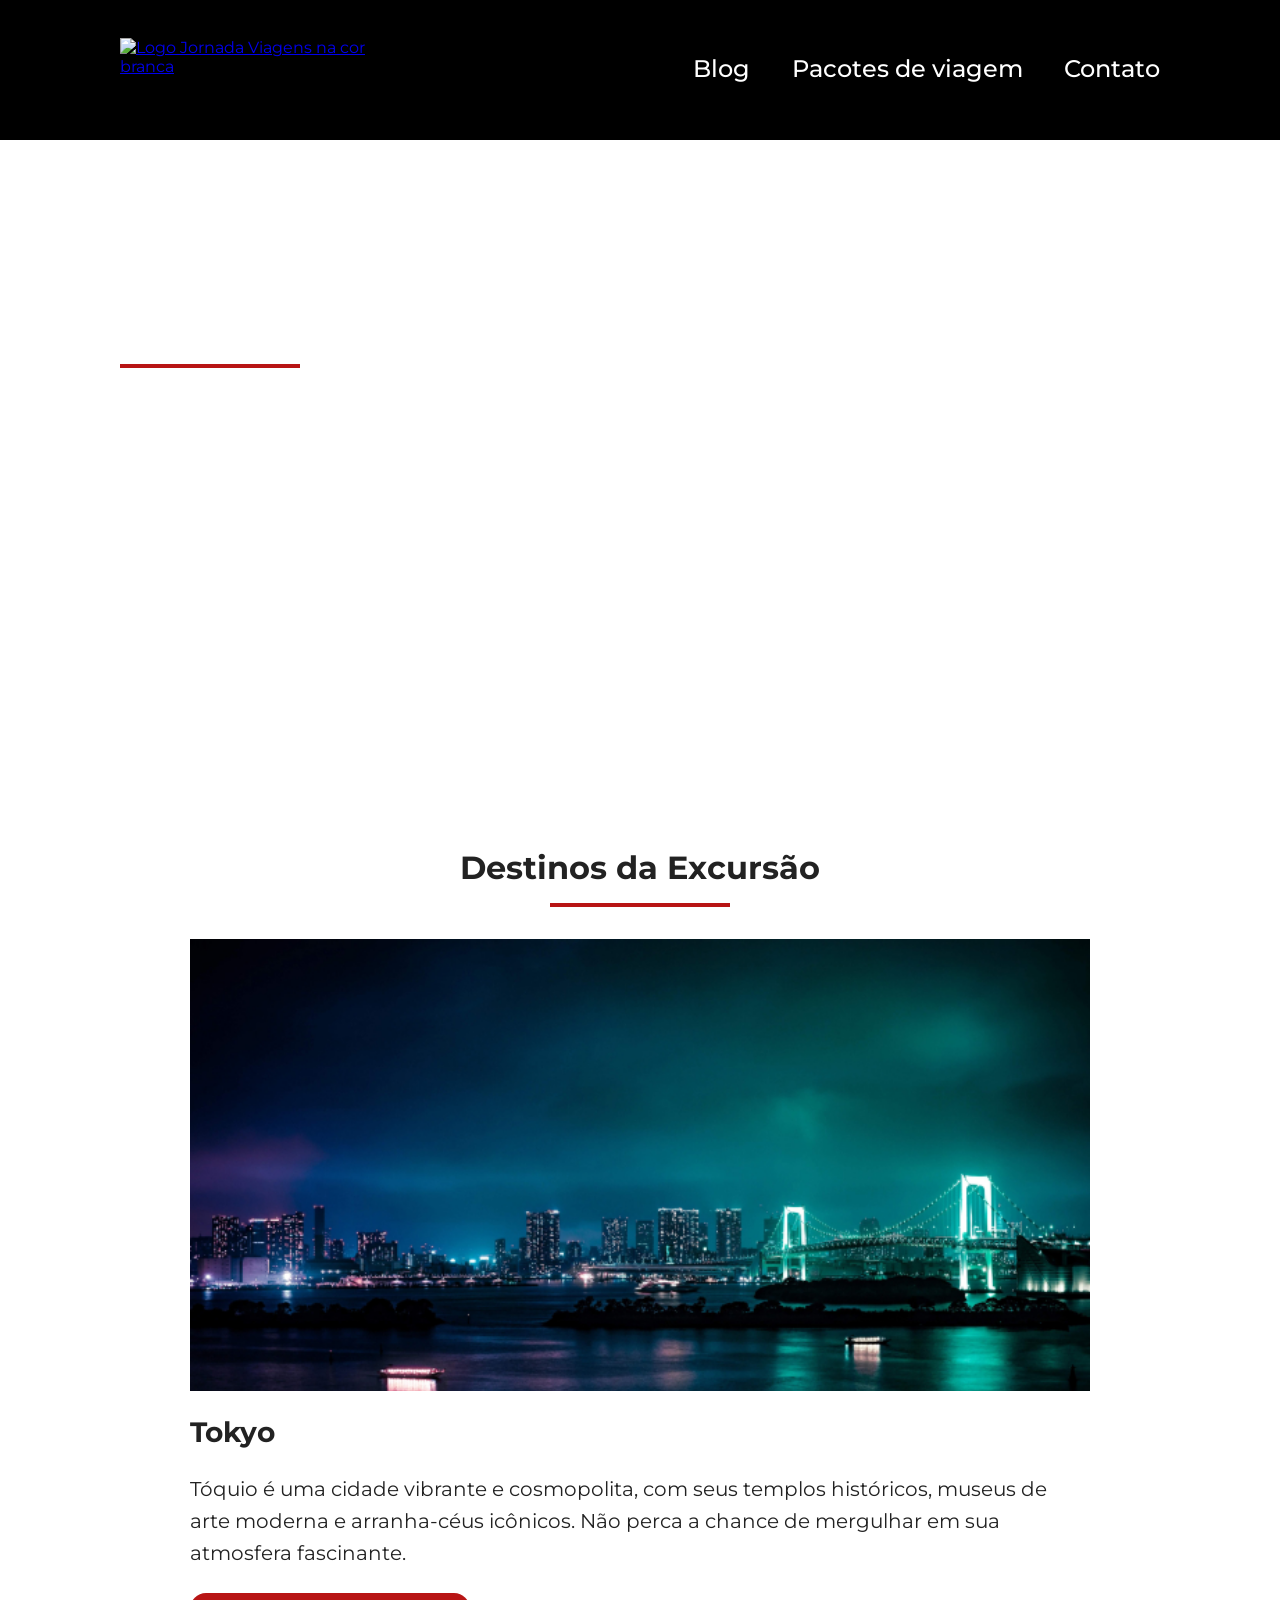
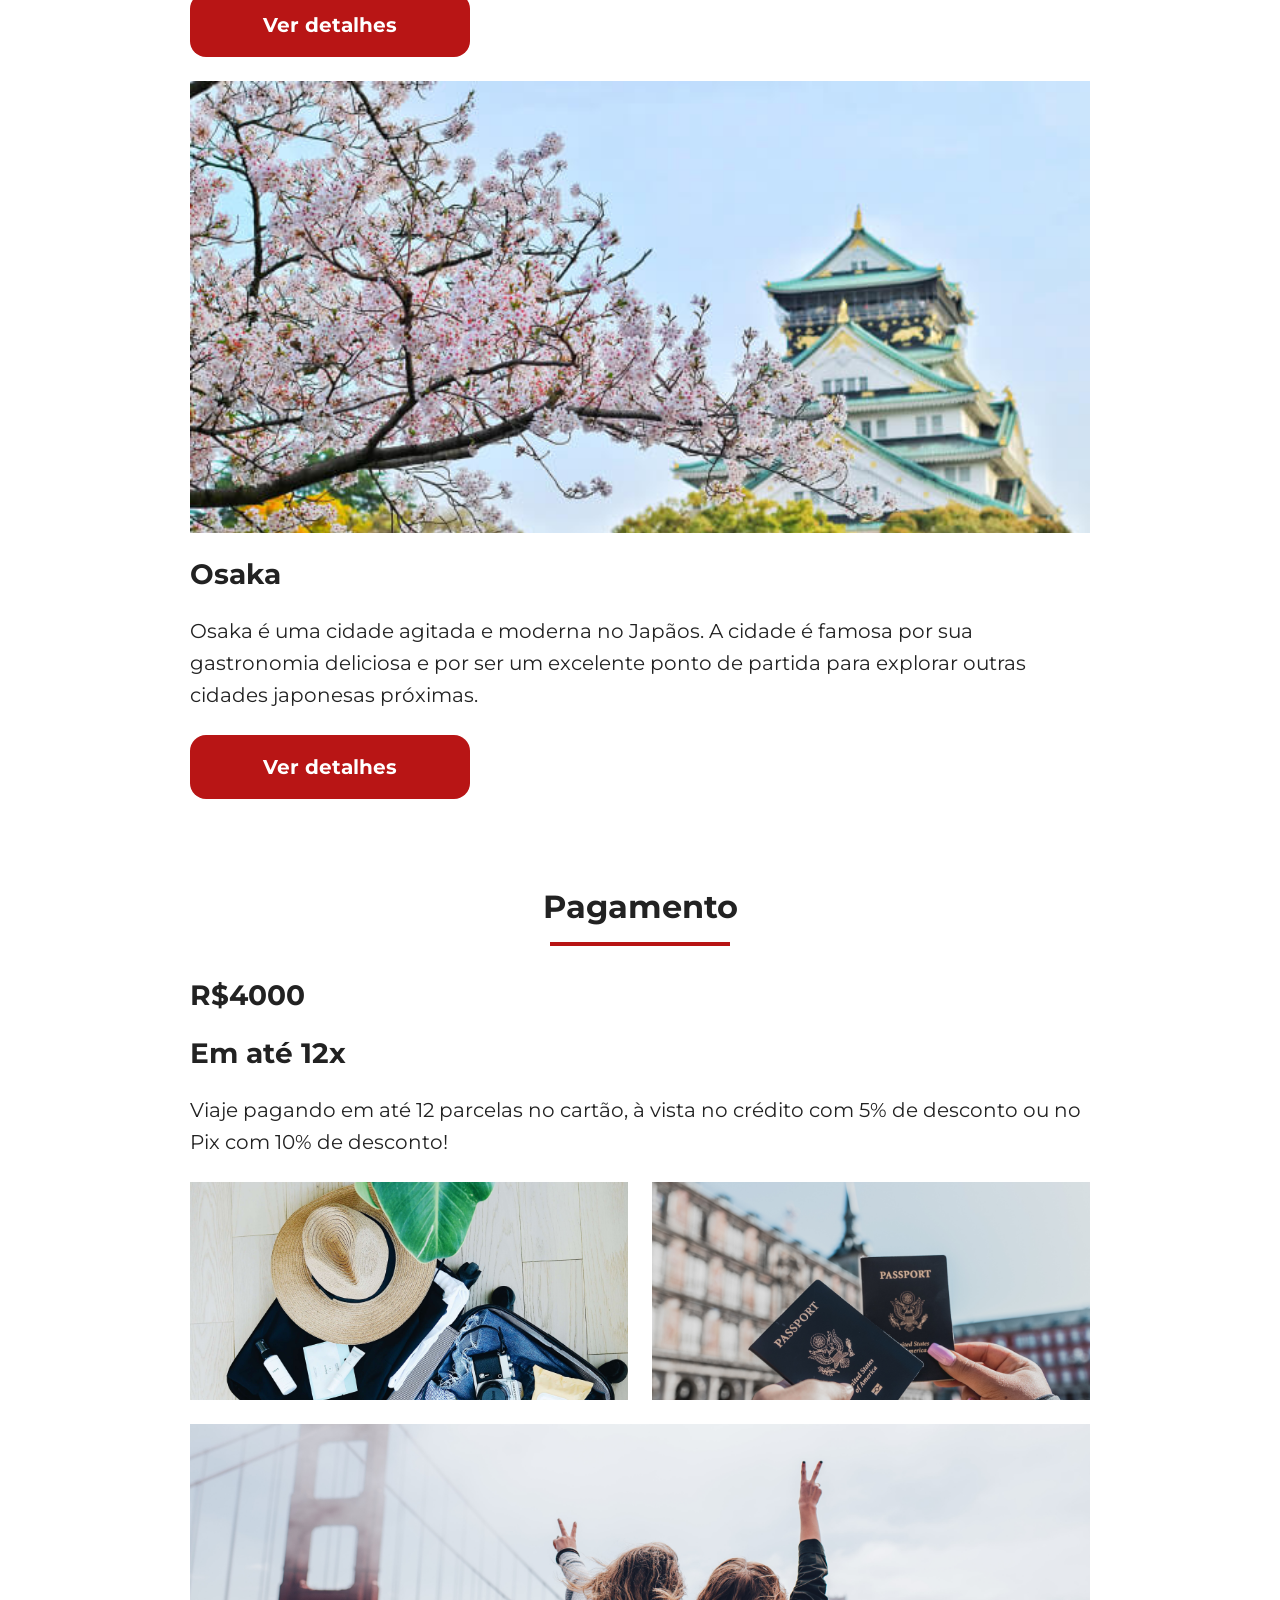
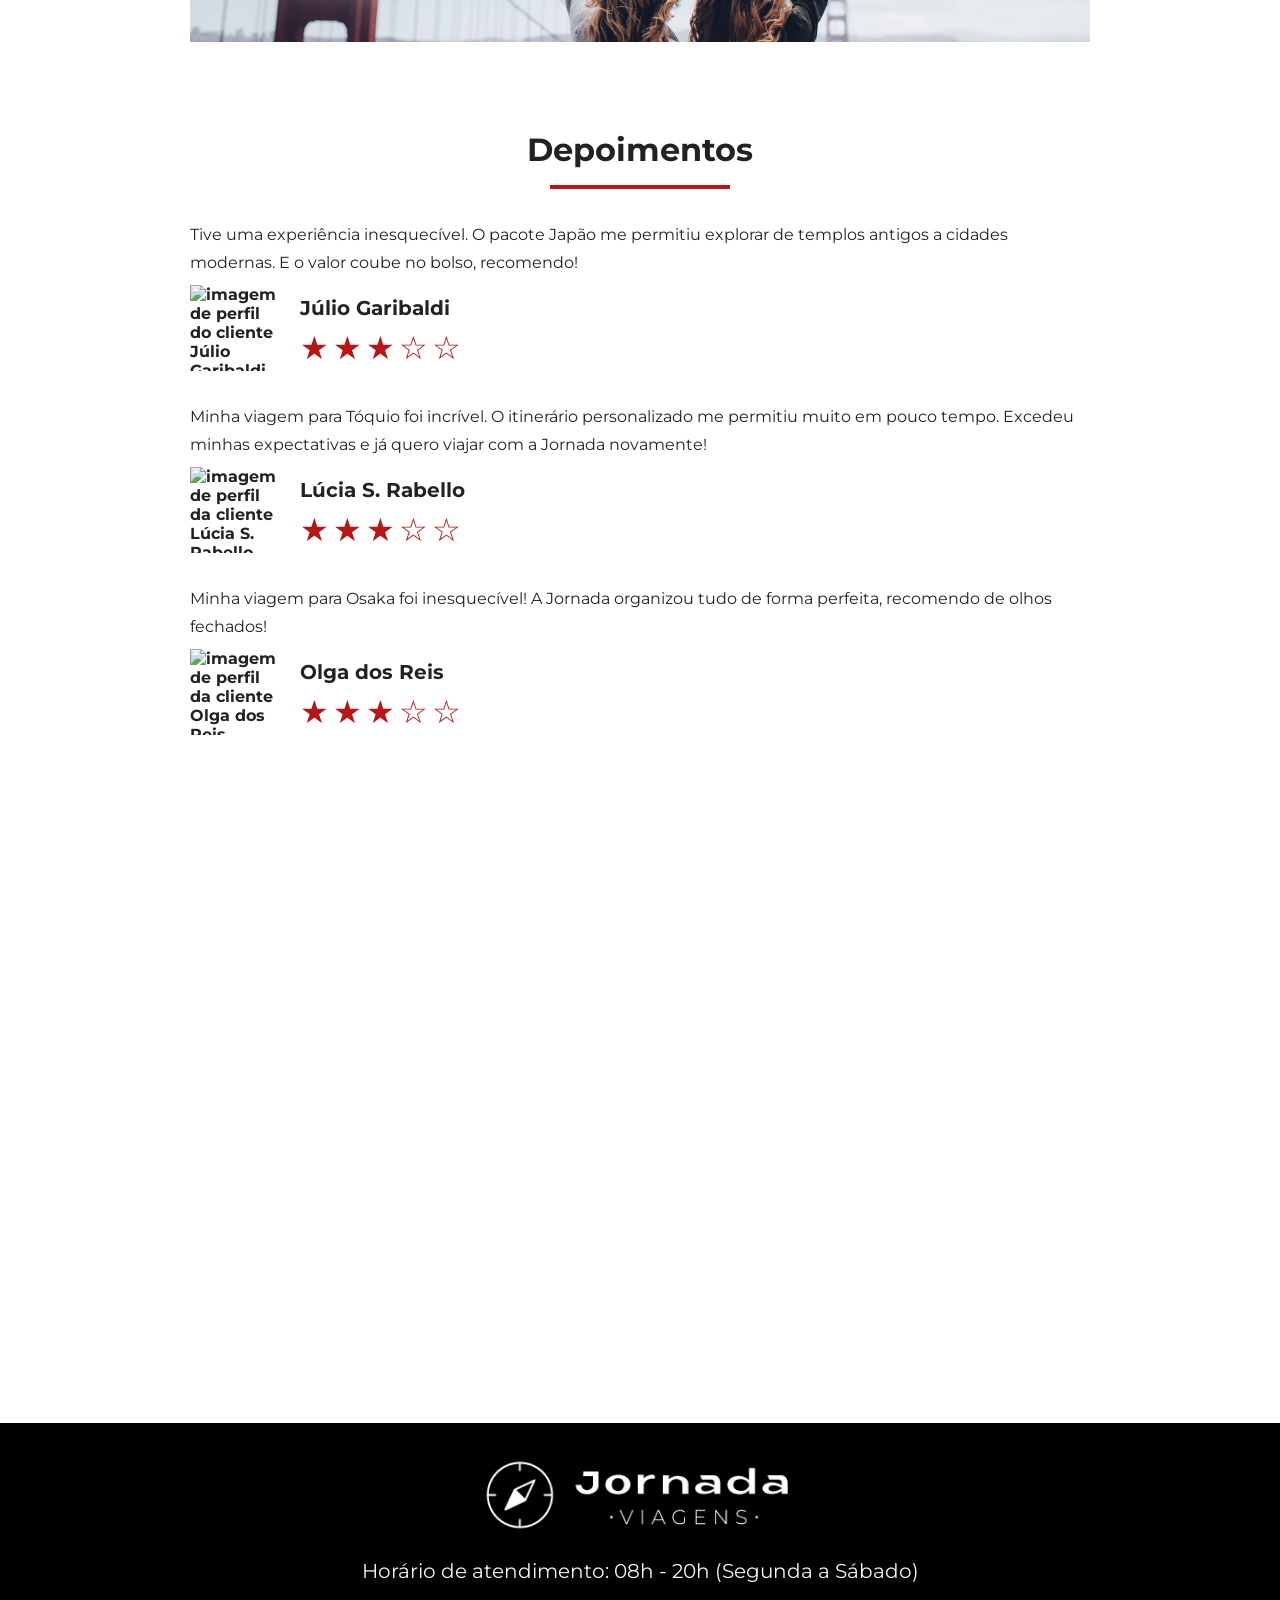
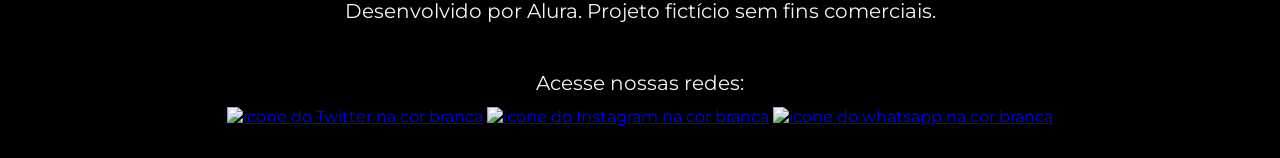
==== pacotes-de-viagens.html @ caf10cd5 "Adicionando pagina de pacote de viagens" ====
<!doctype html>
<html lang="pt-BR">
  <head>
    <meta charset="UTF-8" />
    <meta name="viewport" content="width=device-width, initial-scale=1.0" />
    <meta
      name="description"
      content="Jornada Viagens,uma agência apaixonada por criar viagens inesquecíveis"
    />

    <meta name="og:title" content="Jornada Viagens" />
    <meta
      name="og:description"
      content="Jornada Viagens,uma agência apaixonada por criar viagens inesquecíveis"
    />
    <meta
      name="og:image"
      content="https://helber-rodrigues.github.io/JornadaViagens/img/logo-footer.png"
    />
    <meta name="og:type" content="website" />
    <meta
      name="og:url"
      content="https://helber-rodrigues.github.io/JornadaViagens"
    />

    <link rel="icon" href="favico.svg" type="xml/svg" />
    <link rel="stylesheet" href="./css/style.css" />

    <title>Jornada Viagens</title>
  </head>
  <body>
    <header class="main-header">
      <a class="logo" href="index.html" title="voltar para a página inicial">
        <img
          class="img-mobile"
          src="img/bussola-jornada-branco.png"
          alt="Bussola do logo Jornada Viagens na cor branca"
        />
        <img
          class="img-desktop"
          src="img/bussola-texto-jornada-branco.png"
          alt="Logo Jornada Viagens na cor branca"
        />
      </a>
      <div class="navigation-menu">
        <label for="menu">
          <img src="img/menu.png" alt="menu" />
        </label>
        <input type="checkbox" id="menu" hidden />
        <nav>
          <ul class="list-links">
            <li>
              <a href="blog.html" target="_blank" title="Acessar Blog">Blog</a>
            </li>
            <li>
              <a
                class="active"
                href="pacotes-de-viagens.html"
                target="_blank"
                title="Acessar Pacotes de viagem"
                >Pacotes de viagem</a
              >
            </li>
            <li>
              <a href="contato.html" target="_blank" title="Acessar Contato"
                >Contato</a
              >
            </li>
          </ul>
        </nav>
      </div>
    </header>
    <section class="travel-packages hero">
      <div class="hero-img">
        <div class="hero-content">
          <h1>Conheça o Japão!</h1>
          <hr />
          <p>
            A Jornada possui o pacote perfeito para seu estilo e orçamento!
            Conheça as belas paisagens e a cultura milenar deste belo país!
          </p>
        </div>
      </div>
    </section>

    <section class="travel-packages destinations">
      <div class="section-title">
        <h2>Destinos da Excursão</h2>
        <hr />
      </div>
      <div class="destination-items">
        <article class="item tokyo">
          <header>
            <div class="img-item"></div>
            <h3 class="content-title">Tokyo</h3>
          </header>
          <p class="content-text">
            Tóquio é uma cidade vibrante e cosmopolita, com seus templos
            históricos, museus de arte moderna e arranha-céus icônicos. Não
            perca a chance de mergulhar em sua atmosfera fascinante.
          </p>
          <footer>
            <a
              href="#"
              class="button"
              target="_blank"
              title="Veja mais detalhes do destino Tokyo"
              >Ver detalhes</a
            >
          </footer>
        </article>
        <article class="item osaka">
          <header>
            <div class="img-item"></div>
            <h3 class="content-title">Osaka</h3>
          </header>
          <p class="content-text">
            Osaka é uma cidade agitada e moderna no Japãos. A cidade é famosa
            por sua gastronomia deliciosa e por ser um excelente ponto de
            partida para explorar outras cidades japonesas próximas.
          </p>
          <footer>
            <a
              href="#"
              class="button"
              target="_blank"
              title="Veja mais detalhes do destino Osaka"
              >Ver detalhes</a
            >
          </footer>
        </article>
      </div>
    </section>
    <section class="travel-packages payments">
      <div class="section-title">
        <h2>Pagamento</h2>
        <hr />
      </div>
      <div class="content-container">
        <div class="text-content">
          <h3 class="content-title">R$4000</h3>
          <h3 class="content-title">Em até 12x</h3>

          <p class="content-text">
            Viaje pagando em até 12 parcelas no cartão, à vista no crédito com
            5% de desconto ou no Pix com 10% de desconto!
          </p>
        </div>
        <div class="image-gallery">
          <div class="image first"></div>
          <div class="image second"></div>
          <div class="image thirdy colspan-2"></div>
        </div>
      </div>
    </section>
    <section class="testimonials">
      <div class="section-title">
        <h2>Depoimentos</h2>
        <hr />
      </div>
      <div class="testimonial-container">
        <article>
          <header>
            <p>
              Tive uma experiência inesquecível. O pacote Japão me permitiu
              explorar de templos antigos a cidades modernas. E o valor coube no
              bolso, recomendo!
            </p>
          </header>
          <footer>
            <img
              src="img/travel-packages/avatar-julio.png"
              alt="imagem de perfil do cliente Júlio Garibaldi"
            />
            <div class="profile-content">
              <h3>Júlio Garibaldi</h3>
              <div class="rating">
                <span class="star">★</span>
                <span class="star">★</span>
                <span class="star">★</span>
                <span class="star">☆</span>
                <span class="star">☆</span>
              </div>
            </div>
          </footer>
        </article>
        <article>
          <header>
            <p>
              Minha viagem para Tóquio foi incrível. O itinerário personalizado
              me permitiu muito em pouco tempo. Excedeu minhas expectativas e já
              quero viajar com a Jornada novamente!
            </p>
          </header>
          <footer>
            <img
              src="img/travel-packages/avatar-lucia.png"
              alt="imagem de perfil da cliente Lúcia S. Rabello"
            />
            <div class="profile-content">
              <h3>Lúcia S. Rabello</h3>
              <div class="rating">
                <span class="star">★</span>
                <span class="star">★</span>
                <span class="star">★</span>
                <span class="star">☆</span>
                <span class="star">☆</span>
              </div>
            </div>
          </footer>
        </article>
        <article>
          <header>
            <p>
              Minha viagem para Osaka foi inesquecível! A Jornada organizou tudo
              de forma perfeita, recomendo de olhos fechados!
            </p>
          </header>
          <footer>
            <img
              src="img/travel-packages/avatar-olga.png"
              alt="imagem de perfil da cliente Olga dos Reis"
            />
            <div class="profile-content">
              <h3>Olga dos Reis</h3>
              <div class="rating">
                <span class="star">★</span>
                <span class="star">★</span>
                <span class="star">★</span>
                <span class="star">☆</span>
                <span class="star">☆</span>
              </div>
            </div>
          </footer>
        </article>
      </div>
    </section>
    <section class="travel-packages bottom-hero">
      <div class="hero-img"></div>
    </section>
    <footer class="main-footer">
      <div class="footer-content">
        <img src="img/logo-footer.png" alt="logo completo Jornada Viagens" />
        <p>Horário de atendimento: 08h - 20h (Segunda a Sábado)</p>
        <p>Desenvolvido por Alura. Projeto fictício sem fins comerciais.</p>
      </div>
      <div class="footer-social">
        <p>Acesse nossas redes:</p>

        <a href="#" target="_blank" title="Acesse o Twitter do Jornada Viagens"
          ><img
            src="img/icone-twitter.svg"
            alt="icone do Twitter na cor branca"
        /></a>

        <a
          href="#"
          target="_blank"
          title="Acesse o Instagram do Jornada Viagens"
          ><img
            src="img/icone-instagram.svg"
            alt="icone do Instagram na cor branca"
        /></a>

        <a href="#" target="_blank" title="Entre em contato através do whatsapp"
          ><img
            src="img/icone-whatsapp.svg"
            alt="icone do whatsapp na cor branca"
        /></a>
      </div>
    </footer>
  </body>
</html>
---- css/style.css ----
@import url("./global.css");
@import url("./header.css");
@import url("./hero.css");
@import url("./offers.css");
@import url("./categories.css");
@import url("./destinations.css");
@import url("./payments.css");
@import url("./testimonials.css");
@import url("./footer.css");
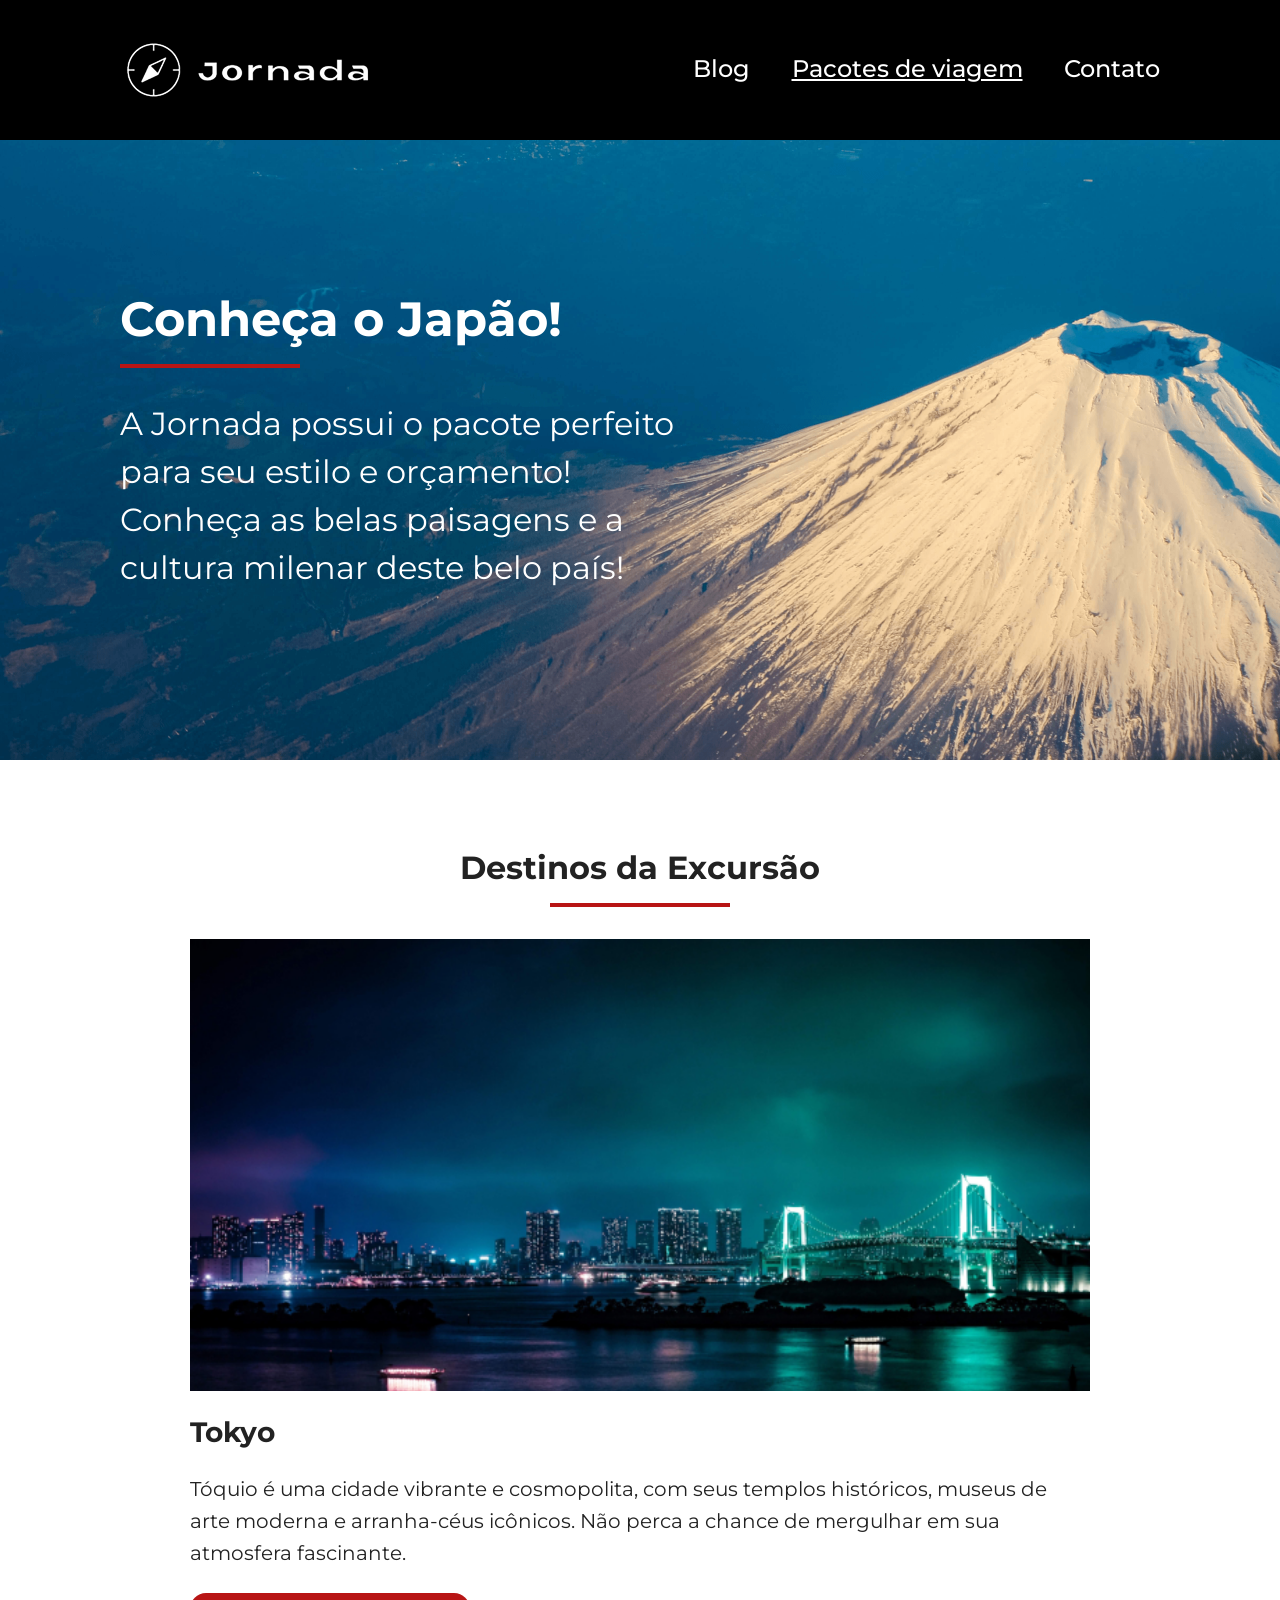
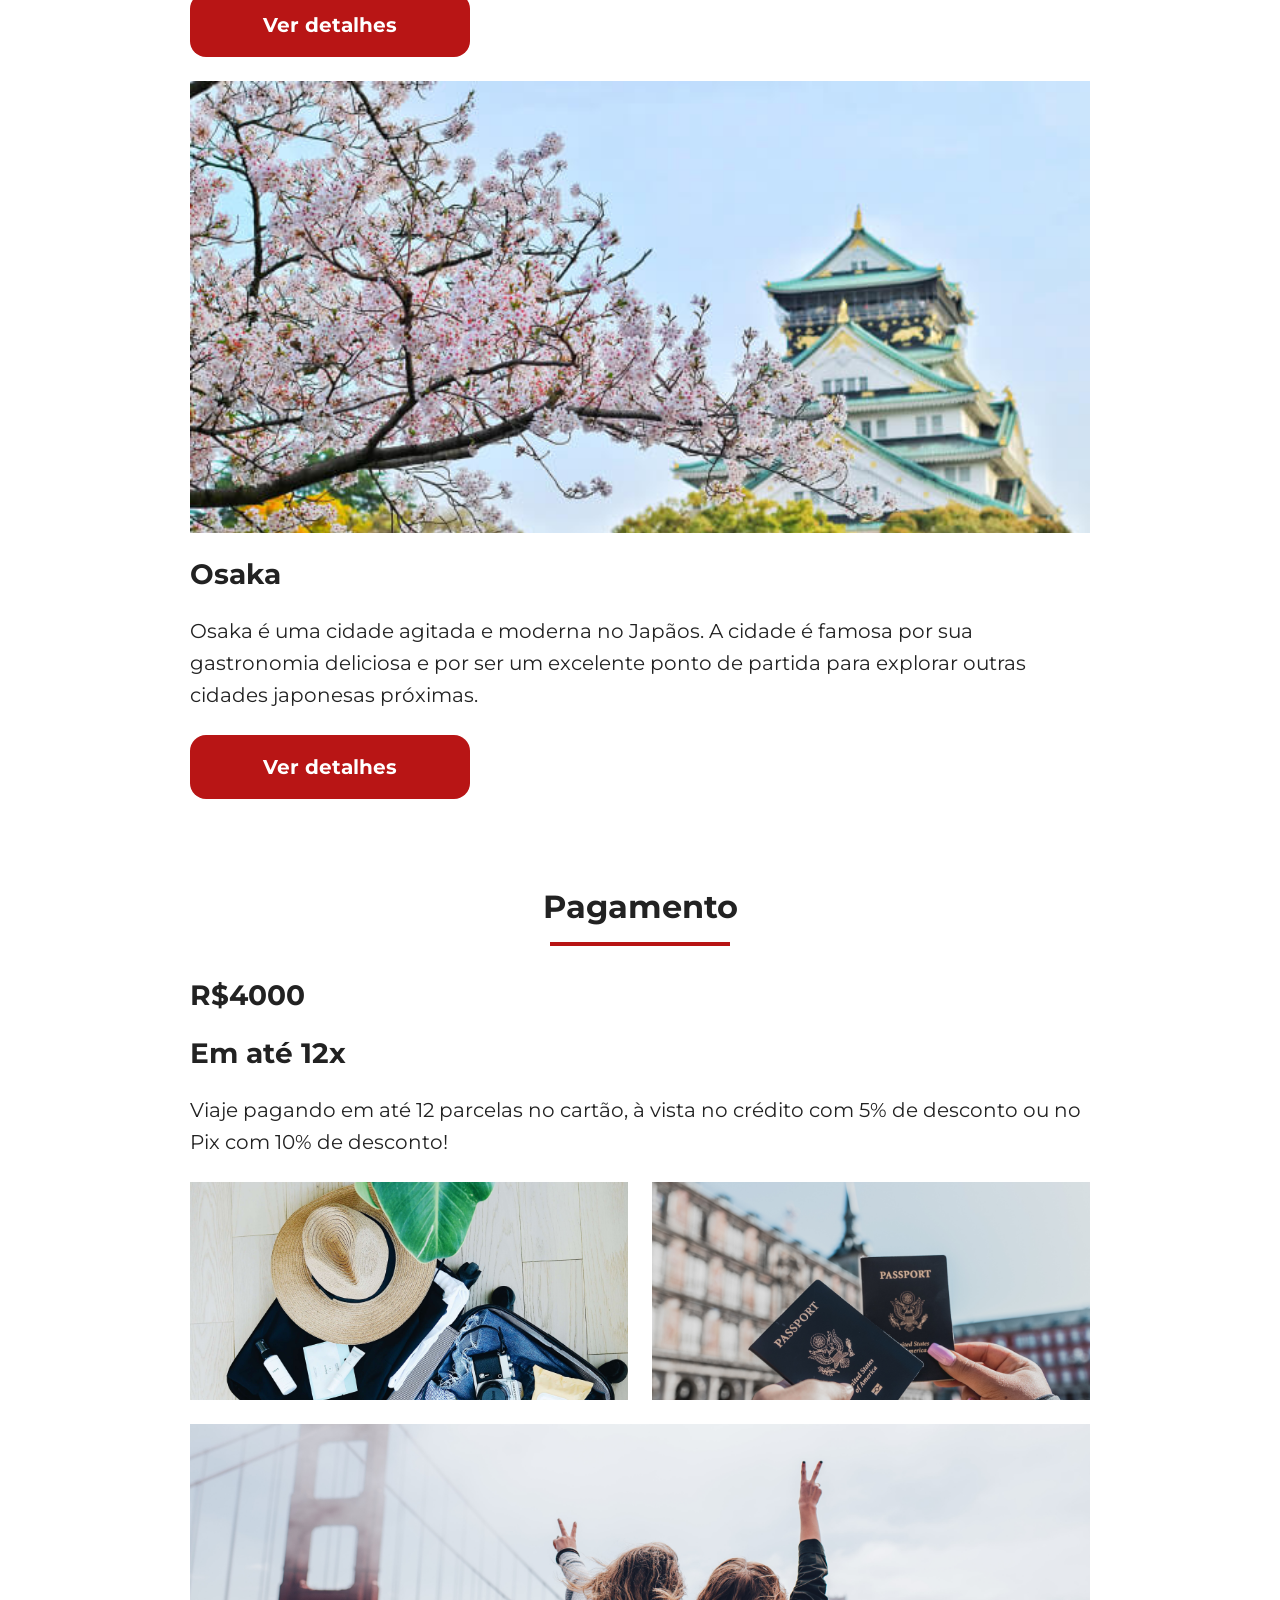
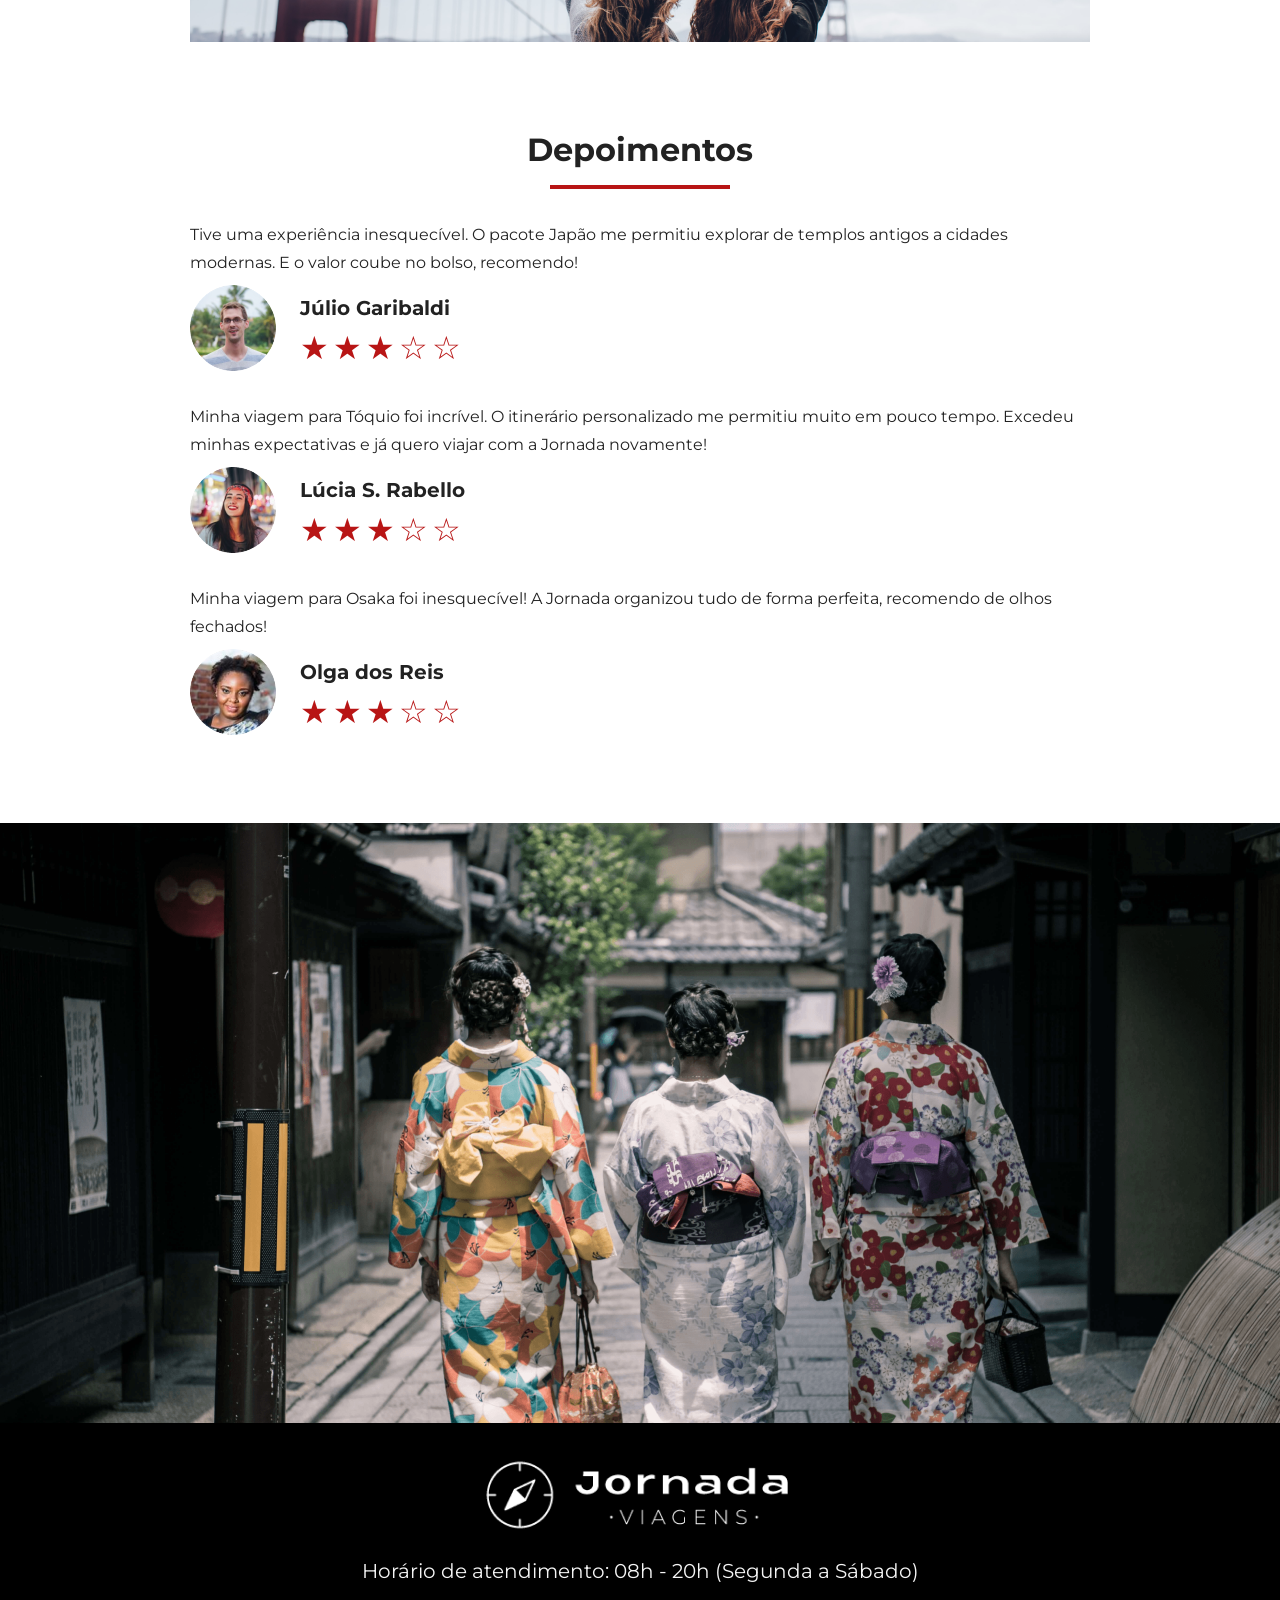
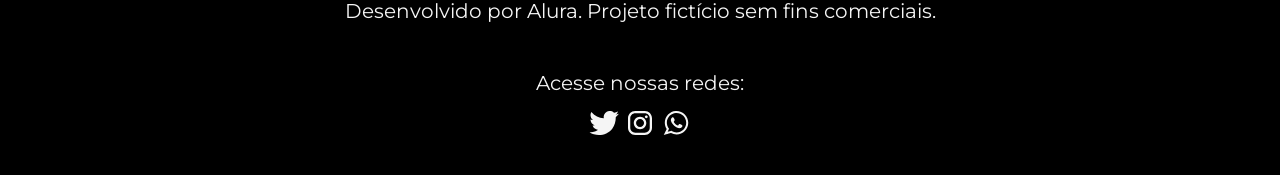
==== commit 2aa23638: "Finalizando a pagina de pacote de viagens" ====
--- a/pacotes-de-viagens.html
+++ b/pacotes-de-viagens.html
@@ -23,7 +23,7 @@
       content="https://helber-rodrigues.github.io/JornadaViagens"
     />
 
-    <link rel="icon" href="favico.svg" type="xml/svg" />
+    <link rel="icon" href="img/favico.svg" type="xml/svg" />
     <link rel="stylesheet" href="./css/style.css" />
 
     <title>Jornada Viagens</title>
@@ -33,12 +33,12 @@
       <a class="logo" href="index.html" title="voltar para a página inicial">
         <img
           class="img-mobile"
-          src="img/bussola-jornada-branco.png"
+          src="img/bussola-jornada-branca.png"
           alt="Bussola do logo Jornada Viagens na cor branca"
         />
         <img
           class="img-desktop"
-          src="img/bussola-texto-jornada-branco.png"
+          src="img/bussola-texto-jornada-branca.png"
           alt="Logo Jornada Viagens na cor branca"
         />
       </a>
@@ -249,7 +249,7 @@
 
         <a href="#" target="_blank" title="Acesse o Twitter do Jornada Viagens"
           ><img
-            src="img/icone-twitter.svg"
+            src="img/icon-twitter.svg"
             alt="icone do Twitter na cor branca"
         /></a>
 
@@ -258,13 +258,13 @@
           target="_blank"
           title="Acesse o Instagram do Jornada Viagens"
           ><img
-            src="img/icone-instagram.svg"
+            src="img/icon-instagram.svg"
             alt="icone do Instagram na cor branca"
         /></a>
 
         <a href="#" target="_blank" title="Entre em contato através do whatsapp"
           ><img
-            src="img/icone-whatsapp.svg"
+            src="img/icon-whatsapp.svg"
             alt="icone do whatsapp na cor branca"
         /></a>
       </div>
